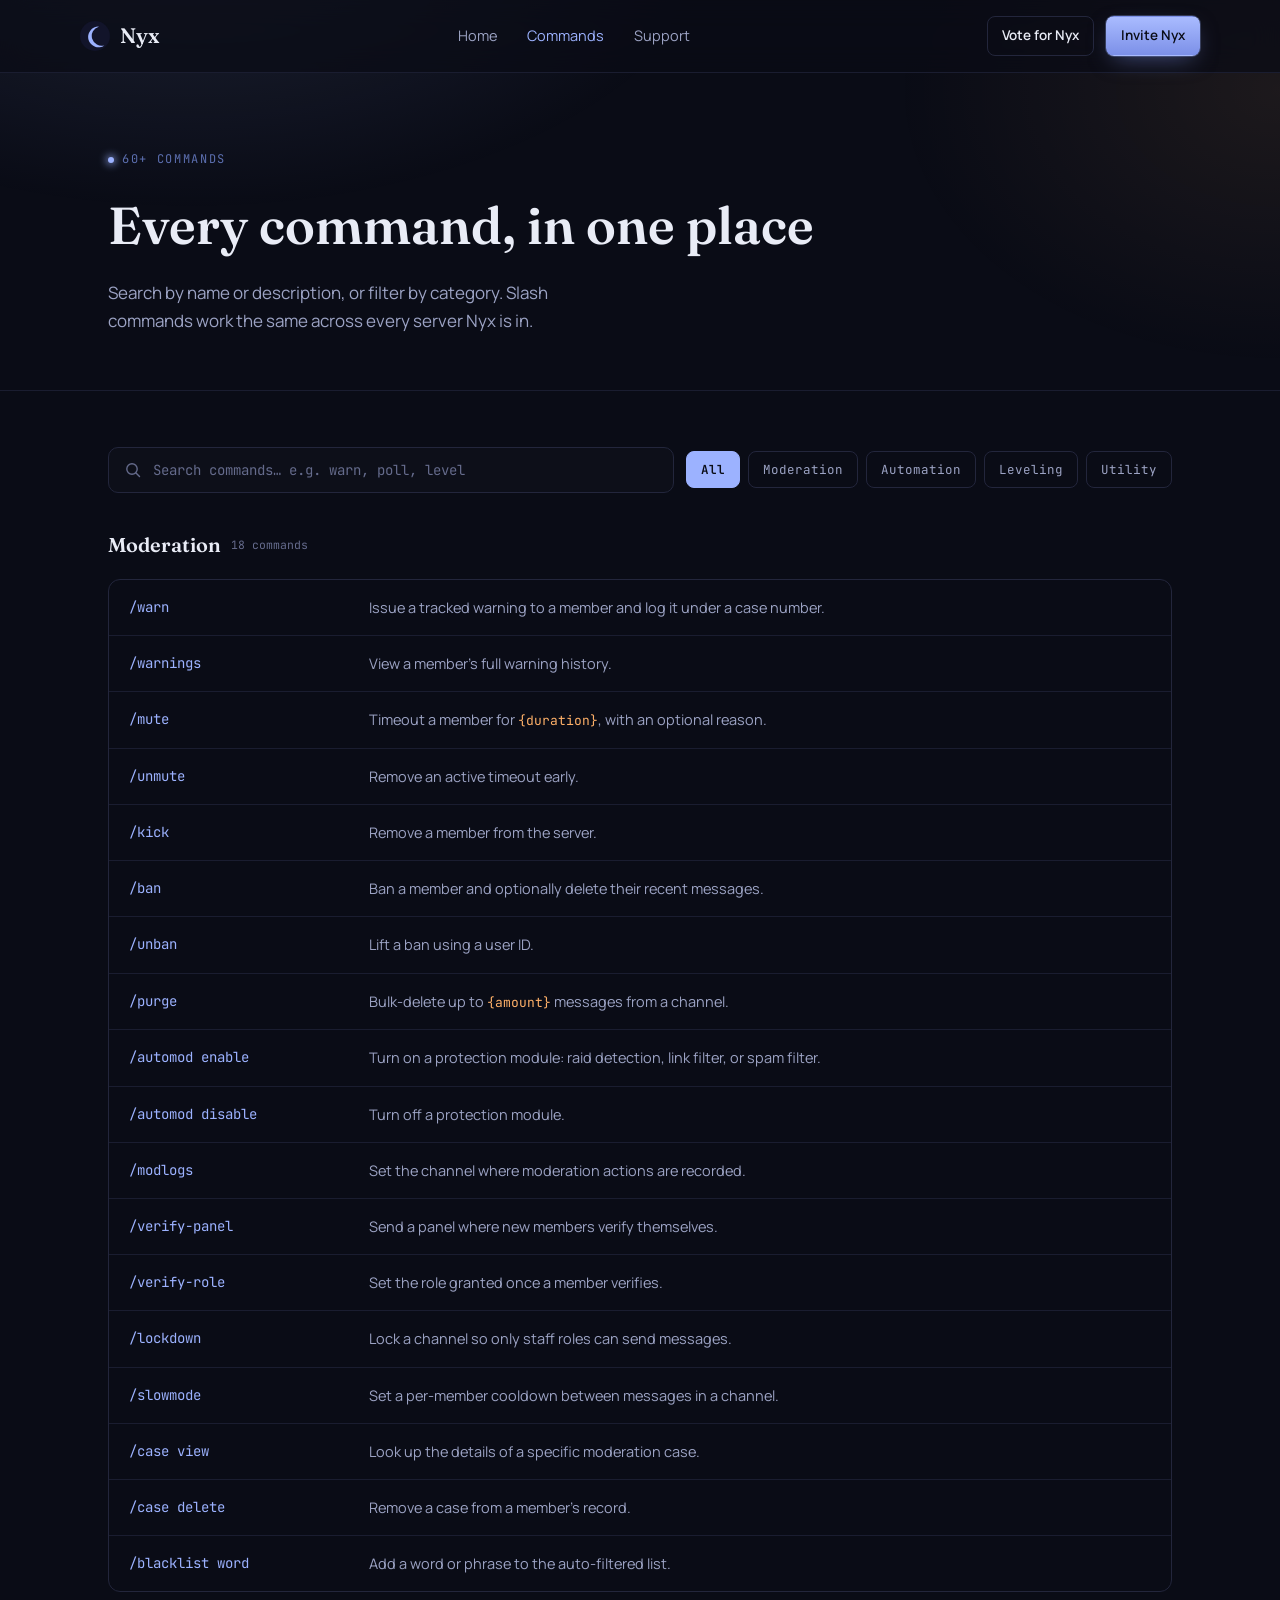
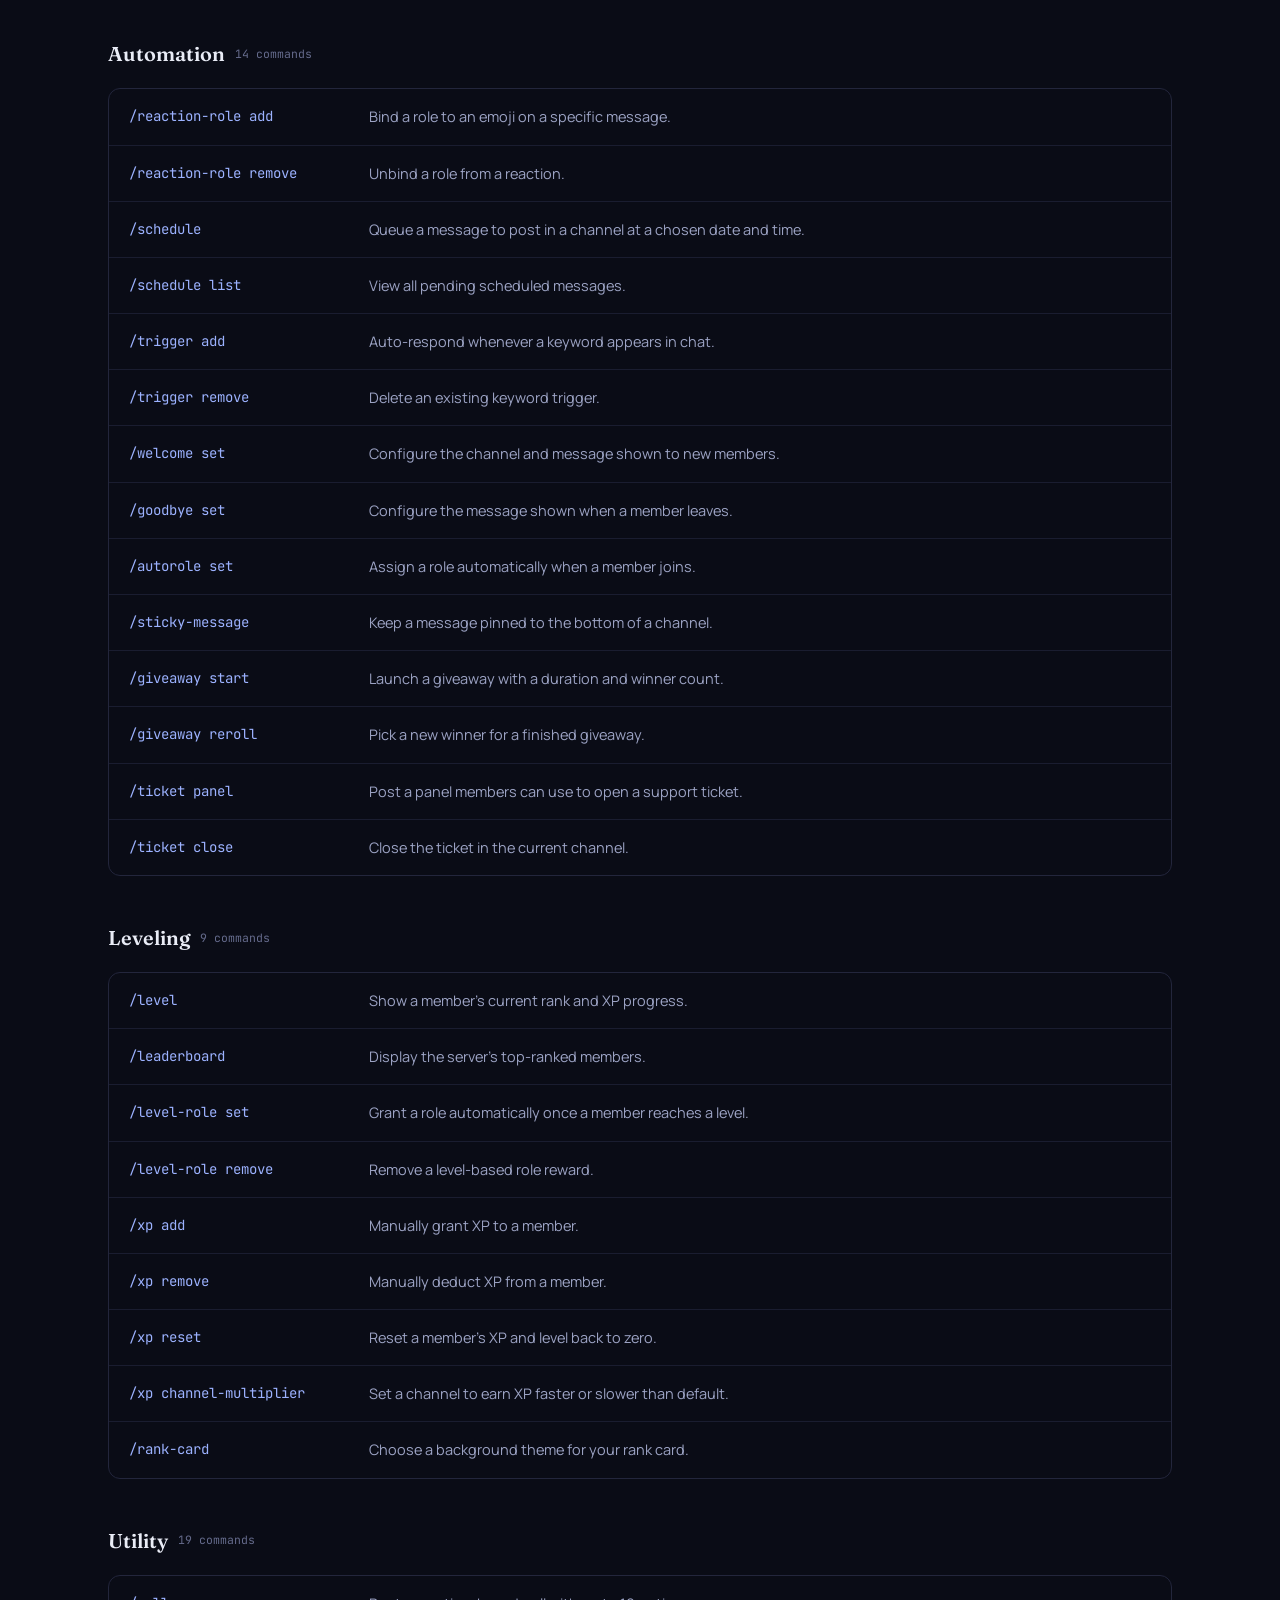
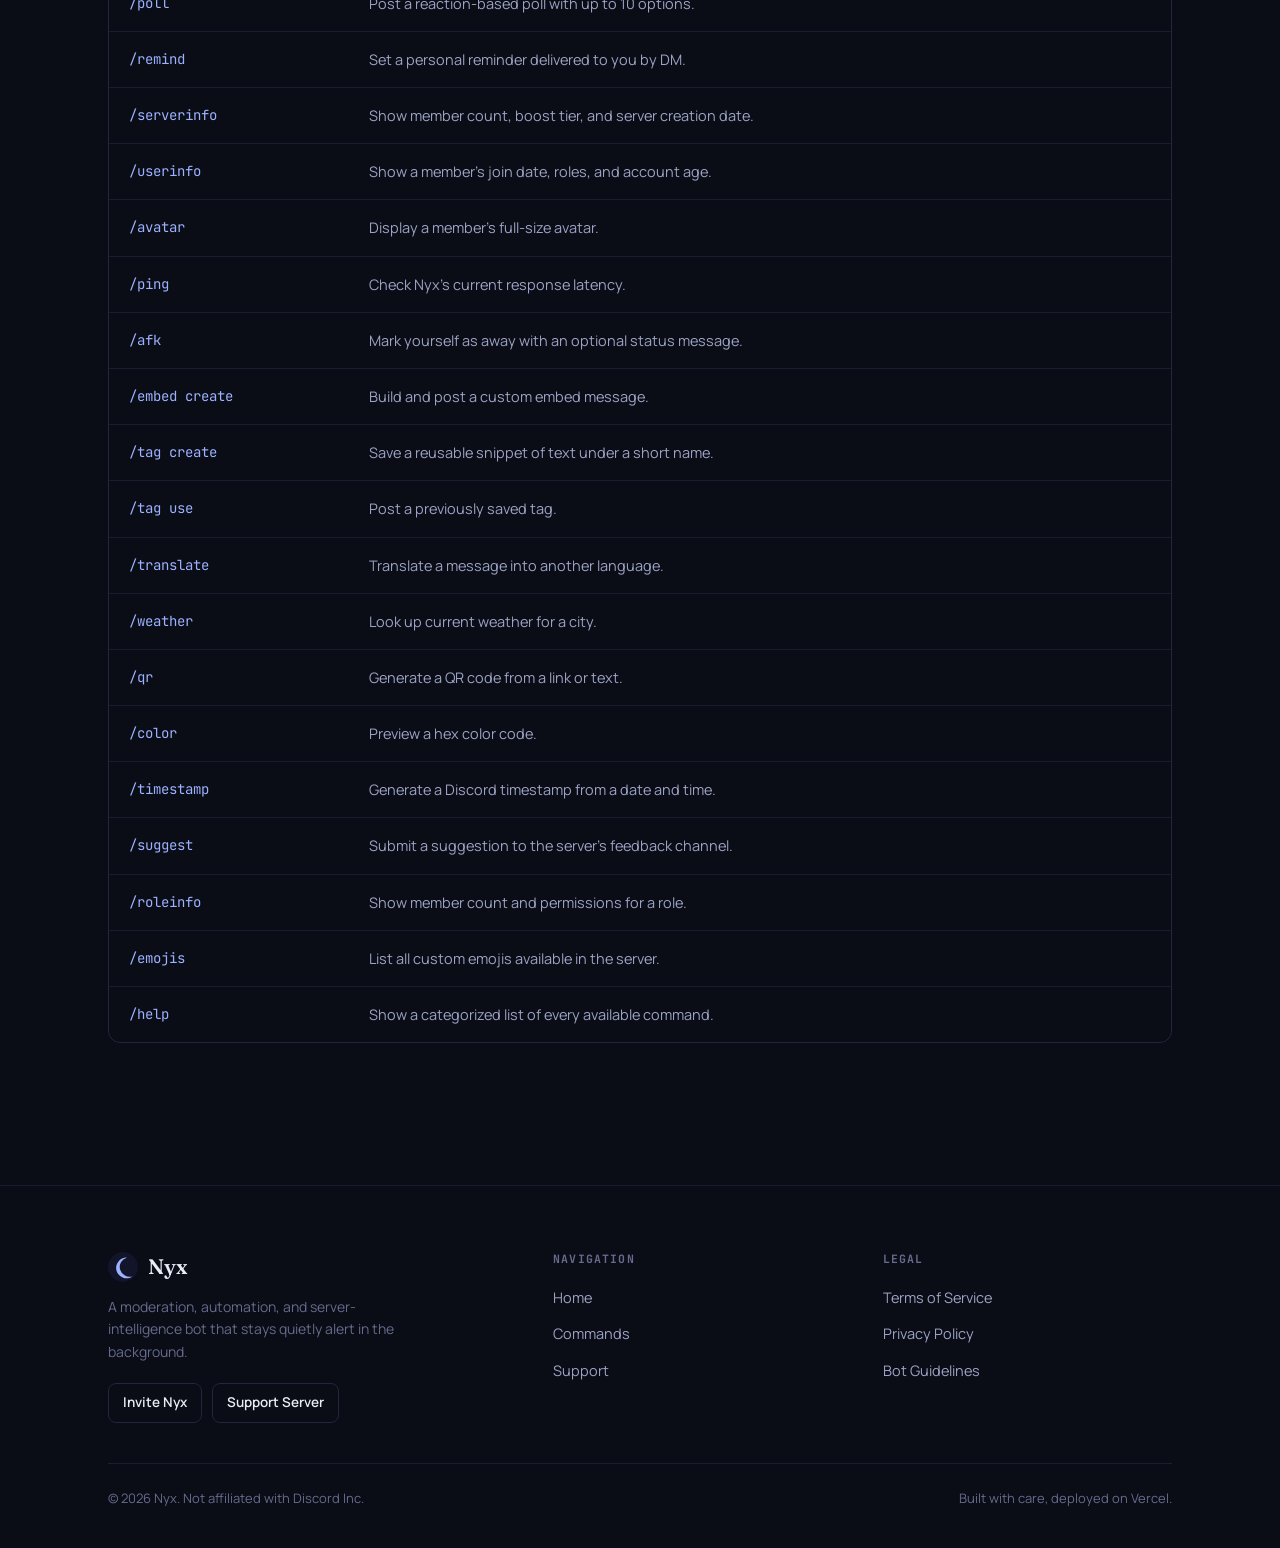
==== commands.html @ a4d8deac "Add files via upload" ====
<!doctype html>
<html lang="en">
<head>
<meta charset="UTF-8">
<meta name="viewport" content="width=device-width, initial-scale=1">
<title>Commands — Nyx</title>
<meta name="description" content="Browse every Nyx command across moderation, automation, leveling, and utility.">
<link rel="icon" href="data:image/svg+xml,<svg xmlns=%22http://www.w3.org/2000/svg%22 viewBox=%220 0 32 32%22><circle cx=%2216%22 cy=%2216%22 r=%2216%22 fill=%22%230A0C16%22/><path d=%22M20 6a11 11 0 1 0 6 20 9 9 0 0 1-6-20Z%22 fill=%22%239CB2FF%22/></svg>">
<link rel="preconnect" href="https://fonts.googleapis.com">
<link href="https://fonts.googleapis.com/css2?family=Fraunces:ital,wght@0,500;0,600;1,500&family=Manrope:wght@400;500;600;700;800&family=JetBrains+Mono:wght@400;500&display=swap" rel="stylesheet">
<link rel="stylesheet" href="style.css">
</head>
<body>

<header class="site">
  <div class="wrap bar">
    <a href="index.html" class="brand">
      <svg class="mark" viewBox="0 0 32 32" fill="none" xmlns="http://www.w3.org/2000/svg">
        <circle cx="16" cy="16" r="16" fill="#12142A"/>
        <path d="M20 6a11 11 0 1 0 6 20 9 9 0 0 1-6-20Z" fill="#9CB2FF"/>
      </svg>
      Nyx
    </a>
    <nav class="primary">
      <a href="index.html">Home</a>
      <a href="commands.html" class="active">Commands</a>
      <a href="#" data-support>Support</a>
    </nav>
    <div class="header-cta">
      <a href="#" class="btn btn-ghost btn-sm" data-vote>Vote for Nyx</a>
      <a href="#" class="btn btn-primary btn-sm" data-invite>Invite Nyx</a>
    </div>
    <button class="menu-toggle" aria-label="Toggle menu" aria-expanded="false">
      <svg width="18" height="18" viewBox="0 0 18 18" fill="none"><path d="M2 4h14M2 9h14M2 14h14" stroke="currentColor" stroke-width="1.6" stroke-linecap="round"/></svg>
    </button>
  </div>
</header>

<main>
  <section class="page-hero">
    <div class="wrap">
      <div class="eyebrow">60+ commands</div>
      <h1>Every command, in one place</h1>
      <p>Search by name or description, or filter by category. Slash commands work the same across every server Nyx is in.</p>
    </div>
  </section>

  <section style="padding-top:56px;">
    <div class="wrap">
      <div class="cmd-toolbar">
        <div class="search-box">
          <svg width="16" height="16" viewBox="0 0 16 16" fill="none"><circle cx="7" cy="7" r="5.2" stroke="currentColor" stroke-width="1.4"/><path d="M11 11L14.5 14.5" stroke="currentColor" stroke-width="1.4" stroke-linecap="round"/></svg>
          <input type="text" id="cmd-search" placeholder="Search commands… e.g. warn, poll, level">
        </div>
        <div class="chip-row">
          <button class="chip active" data-filter="all">All</button>
          <button class="chip" data-filter="moderation">Moderation</button>
          <button class="chip" data-filter="automation">Automation</button>
          <button class="chip" data-filter="leveling">Leveling</button>
          <button class="chip" data-filter="utility">Utility</button>
        </div>
      </div>

      <!-- MODERATION -->
      <div class="cmd-category" data-category="moderation">
        <h3>Moderation <span class="count">18 commands</span></h3>
        <div class="cmd-table">
          <div class="cmd-item"><div class="name">/warn</div><div class="desc">Issue a tracked warning to a member and log it under a case number.</div></div>
          <div class="cmd-item"><div class="name">/warnings</div><div class="desc">View a member's full warning history.</div></div>
          <div class="cmd-item"><div class="name">/mute</div><div class="desc">Timeout a member for <span class="arg">{duration}</span>, with an optional reason.</div></div>
          <div class="cmd-item"><div class="name">/unmute</div><div class="desc">Remove an active timeout early.</div></div>
          <div class="cmd-item"><div class="name">/kick</div><div class="desc">Remove a member from the server.</div></div>
          <div class="cmd-item"><div class="name">/ban</div><div class="desc">Ban a member and optionally delete their recent messages.</div></div>
          <div class="cmd-item"><div class="name">/unban</div><div class="desc">Lift a ban using a user ID.</div></div>
          <div class="cmd-item"><div class="name">/purge</div><div class="desc">Bulk-delete up to <span class="arg">{amount}</span> messages from a channel.</div></div>
          <div class="cmd-item"><div class="name">/automod enable</div><div class="desc">Turn on a protection module: raid detection, link filter, or spam filter.</div></div>
          <div class="cmd-item"><div class="name">/automod disable</div><div class="desc">Turn off a protection module.</div></div>
          <div class="cmd-item"><div class="name">/modlogs</div><div class="desc">Set the channel where moderation actions are recorded.</div></div>
          <div class="cmd-item"><div class="name">/verify-panel</div><div class="desc">Send a panel where new members verify themselves.</div></div>
          <div class="cmd-item"><div class="name">/verify-role</div><div class="desc">Set the role granted once a member verifies.</div></div>
          <div class="cmd-item"><div class="name">/lockdown</div><div class="desc">Lock a channel so only staff roles can send messages.</div></div>
          <div class="cmd-item"><div class="name">/slowmode</div><div class="desc">Set a per-member cooldown between messages in a channel.</div></div>
          <div class="cmd-item"><div class="name">/case view</div><div class="desc">Look up the details of a specific moderation case.</div></div>
          <div class="cmd-item"><div class="name">/case delete</div><div class="desc">Remove a case from a member's record.</div></div>
          <div class="cmd-item"><div class="name">/blacklist word</div><div class="desc">Add a word or phrase to the auto-filtered list.</div></div>
        </div>
      </div>

      <!-- AUTOMATION -->
      <div class="cmd-category" data-category="automation">
        <h3>Automation <span class="count">14 commands</span></h3>
        <div class="cmd-table">
          <div class="cmd-item"><div class="name">/reaction-role add</div><div class="desc">Bind a role to an emoji on a specific message.</div></div>
          <div class="cmd-item"><div class="name">/reaction-role remove</div><div class="desc">Unbind a role from a reaction.</div></div>
          <div class="cmd-item"><div class="name">/schedule</div><div class="desc">Queue a message to post in a channel at a chosen date and time.</div></div>
          <div class="cmd-item"><div class="name">/schedule list</div><div class="desc">View all pending scheduled messages.</div></div>
          <div class="cmd-item"><div class="name">/trigger add</div><div class="desc">Auto-respond whenever a keyword appears in chat.</div></div>
          <div class="cmd-item"><div class="name">/trigger remove</div><div class="desc">Delete an existing keyword trigger.</div></div>
          <div class="cmd-item"><div class="name">/welcome set</div><div class="desc">Configure the channel and message shown to new members.</div></div>
          <div class="cmd-item"><div class="name">/goodbye set</div><div class="desc">Configure the message shown when a member leaves.</div></div>
          <div class="cmd-item"><div class="name">/autorole set</div><div class="desc">Assign a role automatically when a member joins.</div></div>
          <div class="cmd-item"><div class="name">/sticky-message</div><div class="desc">Keep a message pinned to the bottom of a channel.</div></div>
          <div class="cmd-item"><div class="name">/giveaway start</div><div class="desc">Launch a giveaway with a duration and winner count.</div></div>
          <div class="cmd-item"><div class="name">/giveaway reroll</div><div class="desc">Pick a new winner for a finished giveaway.</div></div>
          <div class="cmd-item"><div class="name">/ticket panel</div><div class="desc">Post a panel members can use to open a support ticket.</div></div>
          <div class="cmd-item"><div class="name">/ticket close</div><div class="desc">Close the ticket in the current channel.</div></div>
        </div>
      </div>

      <!-- LEVELING -->
      <div class="cmd-category" data-category="leveling">
        <h3>Leveling <span class="count">9 commands</span></h3>
        <div class="cmd-table">
          <div class="cmd-item"><div class="name">/level</div><div class="desc">Show a member's current rank and XP progress.</div></div>
          <div class="cmd-item"><div class="name">/leaderboard</div><div class="desc">Display the server's top-ranked members.</div></div>
          <div class="cmd-item"><div class="name">/level-role set</div><div class="desc">Grant a role automatically once a member reaches a level.</div></div>
          <div class="cmd-item"><div class="name">/level-role remove</div><div class="desc">Remove a level-based role reward.</div></div>
          <div class="cmd-item"><div class="name">/xp add</div><div class="desc">Manually grant XP to a member.</div></div>
          <div class="cmd-item"><div class="name">/xp remove</div><div class="desc">Manually deduct XP from a member.</div></div>
          <div class="cmd-item"><div class="name">/xp reset</div><div class="desc">Reset a member's XP and level back to zero.</div></div>
          <div class="cmd-item"><div class="name">/xp channel-multiplier</div><div class="desc">Set a channel to earn XP faster or slower than default.</div></div>
          <div class="cmd-item"><div class="name">/rank-card</div><div class="desc">Choose a background theme for your rank card.</div></div>
        </div>
      </div>

      <!-- UTILITY -->
      <div class="cmd-category" data-category="utility">
        <h3>Utility <span class="count">19 commands</span></h3>
        <div class="cmd-table">
          <div class="cmd-item"><div class="name">/poll</div><div class="desc">Post a reaction-based poll with up to 10 options.</div></div>
          <div class="cmd-item"><div class="name">/remind</div><div class="desc">Set a personal reminder delivered to you by DM.</div></div>
          <div class="cmd-item"><div class="name">/serverinfo</div><div class="desc">Show member count, boost tier, and server creation date.</div></div>
          <div class="cmd-item"><div class="name">/userinfo</div><div class="desc">Show a member's join date, roles, and account age.</div></div>
          <div class="cmd-item"><div class="name">/avatar</div><div class="desc">Display a member's full-size avatar.</div></div>
          <div class="cmd-item"><div class="name">/ping</div><div class="desc">Check Nyx's current response latency.</div></div>
          <div class="cmd-item"><div class="name">/afk</div><div class="desc">Mark yourself as away with an optional status message.</div></div>
          <div class="cmd-item"><div class="name">/embed create</div><div class="desc">Build and post a custom embed message.</div></div>
          <div class="cmd-item"><div class="name">/tag create</div><div class="desc">Save a reusable snippet of text under a short name.</div></div>
          <div class="cmd-item"><div class="name">/tag use</div><div class="desc">Post a previously saved tag.</div></div>
          <div class="cmd-item"><div class="name">/translate</div><div class="desc">Translate a message into another language.</div></div>
          <div class="cmd-item"><div class="name">/weather</div><div class="desc">Look up current weather for a city.</div></div>
          <div class="cmd-item"><div class="name">/qr</div><div class="desc">Generate a QR code from a link or text.</div></div>
          <div class="cmd-item"><div class="name">/color</div><div class="desc">Preview a hex color code.</div></div>
          <div class="cmd-item"><div class="name">/timestamp</div><div class="desc">Generate a Discord timestamp from a date and time.</div></div>
          <div class="cmd-item"><div class="name">/suggest</div><div class="desc">Submit a suggestion to the server's feedback channel.</div></div>
          <div class="cmd-item"><div class="name">/roleinfo</div><div class="desc">Show member count and permissions for a role.</div></div>
          <div class="cmd-item"><div class="name">/emojis</div><div class="desc">List all custom emojis available in the server.</div></div>
          <div class="cmd-item"><div class="name">/help</div><div class="desc">Show a categorized list of every available command.</div></div>
        </div>
      </div>

      <div class="no-results">No commands match your search.</div>
    </div>
  </section>
</main>

<footer class="site">
  <div class="wrap">
    <div class="footer-grid">
      <div class="footer-brand">
        <a href="index.html" class="brand">
          <svg class="mark" viewBox="0 0 32 32" fill="none" xmlns="http://www.w3.org/2000/svg">
            <circle cx="16" cy="16" r="16" fill="#12142A"/>
            <path d="M20 6a11 11 0 1 0 6 20 9 9 0 0 1-6-20Z" fill="#9CB2FF"/>
          </svg>
          Nyx
        </a>
        <p>A moderation, automation, and server-intelligence bot that stays quietly alert in the background.</p>
        <div style="display:flex; gap:10px;">
          <a href="#" class="btn btn-ghost btn-sm" data-invite>Invite Nyx</a>
          <a href="#" class="btn btn-ghost btn-sm" data-support>Support Server</a>
        </div>
      </div>
      <div class="footer-col">
        <h4>Navigation</h4>
        <ul>
          <li><a href="index.html">Home</a></li>
          <li><a href="commands.html">Commands</a></li>
          <li><a href="#" data-support>Support</a></li>
        </ul>
      </div>
      <div class="footer-col">
        <h4>Legal</h4>
        <ul>
          <li><a href="terms.html">Terms of Service</a></li>
          <li><a href="privacy.html">Privacy Policy</a></li>
          <li><a href="guidelines.html">Bot Guidelines</a></li>
        </ul>
      </div>
    </div>
    <div class="footer-bottom">
      <span>© 2026 Nyx. Not affiliated with Discord Inc.</span>
      <span>Built with care, deployed on Vercel.</span>
    </div>
  </div>
</footer>

<script src="config.js"></script>
<script src="script.js"></script>
</body>
</html>
---- style.css ----
/* ===========================================================
   NYX — a discord bot that never sleeps
   Design tokens
   =========================================================== */
:root {
  --ink:        #E9ECF6;
  --ink-dim:    #9CA3C4;
  --ink-faint:  #656B8C;
  --bg:         #0A0C16;
  --bg-raised:  #12152400;
  --panel:      #12142200;
  --panel-solid:#12142499;
  --line:       #23263c;
  --line-soft:  #1a1d30;
  --moon:       #9CB2FF;
  --moon-dim:   #5C6FB0;
  --amber:      #FFB169;
  --amber-dim:  #7A5A38;
  --ok:         #7CE0B8;

  --serif: "Fraunces", "Iowan Old Style", ui-serif, Georgia, serif;
  --sans: "Manrope", "Inter", -apple-system, BlinkMacSystemFont, sans-serif;
  --mono: "JetBrains Mono", "SFMono-Regular", Menlo, monospace;

  --container: 1120px;
}

* { box-sizing: border-box; }
html { scroll-behavior: smooth; }

body {
  margin: 0;
  background: var(--bg);
  color: var(--ink);
  font-family: var(--sans);
  font-size: 16px;
  line-height: 1.6;
  -webkit-font-smoothing: antialiased;
  overflow-x: hidden;
}

body::before {
  content: "";
  position: fixed;
  inset: 0;
  z-index: 0;
  pointer-events: none;
  background:
    radial-gradient(ellipse 900px 500px at 15% -10%, rgba(156,178,255,0.14), transparent 60%),
    radial-gradient(ellipse 700px 500px at 100% 10%, rgba(255,177,105,0.08), transparent 55%);
}

a { color: inherit; text-decoration: none; }
img { max-width: 100%; display: block; }
button { font-family: inherit; }

.wrap {
  max-width: var(--container);
  margin: 0 auto;
  padding: 0 28px;
  position: relative;
  z-index: 1;
}

::selection { background: var(--moon); color: #0A0C16; }

:focus-visible {
  outline: 2px solid var(--moon);
  outline-offset: 3px;
  border-radius: 4px;
}

/* ---------- eyebrow / labels ---------- */
.eyebrow {
  font-family: var(--mono);
  font-size: 12px;
  letter-spacing: 0.14em;
  text-transform: uppercase;
  color: var(--moon-dim);
  display: inline-flex;
  align-items: center;
  gap: 8px;
}
.eyebrow::before {
  content: "";
  width: 6px;
  height: 6px;
  border-radius: 50%;
  background: var(--moon);
  box-shadow: 0 0 8px 1px var(--moon);
}

/* ---------- header ---------- */
header.site {
  position: sticky;
  top: 0;
  z-index: 50;
  backdrop-filter: blur(14px);
  background: rgba(10,12,22,0.72);
  border-bottom: 1px solid var(--line-soft);
}
header.site .bar {
  display: flex;
  align-items: center;
  justify-content: space-between;
  padding: 16px 0;
  gap: 24px;
}
.brand {
  display: flex;
  align-items: center;
  gap: 10px;
  font-family: var(--serif);
  font-size: 21px;
  font-weight: 600;
  letter-spacing: 0.01em;
  color: var(--ink);
}
.brand .mark {
  width: 30px; height: 30px;
  flex-shrink: 0;
}
nav.primary {
  display: flex;
  align-items: center;
  gap: 30px;
  font-size: 14.5px;
  color: var(--ink-dim);
}
nav.primary a { transition: color .15s ease; position: relative; }
nav.primary a:hover { color: var(--ink); }
nav.primary a.active { color: var(--moon); }

.header-cta { display: flex; align-items: center; gap: 12px; }

.btn {
  display: inline-flex;
  align-items: center;
  justify-content: center;
  gap: 8px;
  font-family: var(--sans);
  font-weight: 600;
  font-size: 14.5px;
  padding: 11px 20px;
  border-radius: 8px;
  border: 1px solid transparent;
  cursor: pointer;
  transition: transform .15s ease, border-color .15s ease, background .15s ease, box-shadow .2s ease;
  white-space: nowrap;
}
.btn:active { transform: translateY(1px); }
.btn-primary {
  background: linear-gradient(180deg, #A9BBFF, #7C90E8);
  color: #0A0C16;
  box-shadow: 0 0 0 1px rgba(156,178,255,0.25), 0 8px 24px -8px rgba(124,144,232,0.55);
}
.btn-primary:hover { box-shadow: 0 0 0 1px rgba(156,178,255,0.4), 0 10px 28px -6px rgba(124,144,232,0.7); }
.btn-ghost {
  background: transparent;
  border-color: var(--line);
  color: var(--ink);
}
.btn-ghost:hover { border-color: var(--moon-dim); background: rgba(156,178,255,0.06); }
.btn-sm { padding: 8px 14px; font-size: 13.5px; }

.menu-toggle {
  display: none;
  background: none;
  border: 1px solid var(--line);
  border-radius: 8px;
  width: 40px; height: 40px;
  color: var(--ink);
  align-items: center;
  justify-content: center;
}

/* ---------- hero ---------- */
.hero {
  position: relative;
  padding: 96px 0 88px;
  overflow: hidden;
}
#stars {
  position: absolute;
  inset: -20% -10%;
  z-index: 0;
  opacity: 0.85;
}
.hero .wrap { z-index: 2; }
.hero-inner {
  display: grid;
  grid-template-columns: 1.1fr 0.9fr;
  gap: 56px;
  align-items: center;
}
.status-pill {
  display: inline-flex;
  align-items: center;
  gap: 8px;
  font-family: var(--mono);
  font-size: 12.5px;
  color: var(--ok);
  background: rgba(124,224,184,0.08);
  border: 1px solid rgba(124,224,184,0.25);
  padding: 6px 12px 6px 10px;
  border-radius: 999px;
  margin-bottom: 22px;
}
.status-pill .dot {
  width: 7px; height: 7px; border-radius: 50%;
  background: var(--ok);
  box-shadow: 0 0 8px 1px var(--ok);
  animation: pulse 2s ease-in-out infinite;
}
@keyframes pulse { 0%,100% { opacity: 1; } 50% { opacity: 0.35; } }

h1.display {
  font-family: var(--serif);
  font-weight: 600;
  font-size: clamp(42px, 5.4vw, 68px);
  line-height: 1.03;
  letter-spacing: -0.01em;
  margin: 0 0 22px;
}
h1.display em {
  font-style: italic;
  color: var(--moon);
  font-weight: 500;
}
.hero p.lede {
  font-size: 18px;
  color: var(--ink-dim);
  max-width: 46ch;
  margin: 0 0 34px;
}
.hero-actions { display: flex; gap: 14px; flex-wrap: wrap; margin-bottom: 48px; }

.stat-row {
  display: flex;
  gap: 36px;
  flex-wrap: wrap;
}
.stat b {
  display: block;
  font-family: var(--serif);
  font-size: 26px;
  font-weight: 600;
  color: var(--ink);
}
.stat span {
  font-family: var(--mono);
  font-size: 11.5px;
  letter-spacing: 0.08em;
  text-transform: uppercase;
  color: var(--ink-faint);
}

/* ---------- console card (signature element) ---------- */
.console {
  background: linear-gradient(180deg, #10121F, #0C0E19);
  border: 1px solid var(--line);
  border-radius: 14px;
  overflow: hidden;
  box-shadow: 0 30px 60px -30px rgba(0,0,0,0.7), 0 0 0 1px rgba(156,178,255,0.04);
}
.console-bar {
  display: flex;
  align-items: center;
  gap: 8px;
  padding: 12px 16px;
  border-bottom: 1px solid var(--line-soft);
  background: rgba(255,255,255,0.015);
}
.console-bar .dots { display: flex; gap: 6px; }
.console-bar .dots i {
  width: 10px; height: 10px; border-radius: 50%;
  background: var(--line);
  display: block;
}
.console-bar .label {
  font-family: var(--mono);
  font-size: 11.5px;
  color: var(--ink-faint);
  margin-left: 6px;
}
.console-body {
  padding: 20px 18px 22px;
  font-family: var(--mono);
  font-size: 13.5px;
  line-height: 1.9;
  color: var(--ink-dim);
  min-height: 260px;
}
.console-body .ln { display: flex; gap: 10px; }
.console-body .ln .no { color: #34385A; width: 16px; flex-shrink: 0; text-align: right; }
.console-body .cmd { color: var(--moon); }
.console-body .arg { color: var(--amber); }
.console-body .ok { color: var(--ok); }
.console-body .muted { color: var(--ink-faint); }
.caret {
  display: inline-block;
  width: 7px; height: 15px;
  background: var(--moon);
  margin-left: 4px;
  animation: blink 1.1s step-end infinite;
  vertical-align: -2px;
}
@keyframes blink { 50% { opacity: 0; } }

/* ---------- section shell ---------- */
section { position: relative; padding: 96px 0; }
.section-head {
  max-width: 620px;
  margin: 0 0 52px;
}
.section-head h2 {
  font-family: var(--serif);
  font-weight: 600;
  font-size: clamp(30px, 3.4vw, 42px);
  margin: 14px 0 12px;
  letter-spacing: -0.01em;
}
.section-head p { color: var(--ink-dim); font-size: 16.5px; margin: 0; }

/* ---------- features ---------- */
.feature-shell {
  display: grid;
  grid-template-columns: 260px 1fr;
  gap: 0;
  border: 1px solid var(--line);
  border-radius: 16px;
  overflow: hidden;
  background: rgba(255,255,255,0.012);
}
.tab-list {
  border-right: 1px solid var(--line);
  display: flex;
  flex-direction: column;
}
.tab-list button {
  text-align: left;
  background: none;
  border: none;
  border-bottom: 1px solid var(--line-soft);
  color: var(--ink-dim);
  padding: 20px 22px;
  font-size: 15px;
  font-weight: 600;
  cursor: pointer;
  display: flex;
  align-items: center;
  justify-content: space-between;
  transition: background .15s ease, color .15s ease;
}
.tab-list button:last-child { border-bottom: none; }
.tab-list button:hover { color: var(--ink); background: rgba(255,255,255,0.02); }
.tab-list button.active {
  color: var(--moon);
  background: rgba(156,178,255,0.06);
  box-shadow: inset 3px 0 0 var(--moon);
}
.tab-list button .n {
  font-family: var(--mono);
  font-size: 11px;
  color: var(--ink-faint);
}

.tab-panels { padding: 36px 40px; }
.tab-panel { display: none; }
.tab-panel.active { display: block; animation: fadeUp .35s ease; }
@keyframes fadeUp { from { opacity: 0; transform: translateY(6px); } to { opacity: 1; transform: translateY(0); } }
.tab-panel h3 {
  font-family: var(--serif);
  font-size: 24px;
  margin: 0 0 10px;
  font-weight: 600;
}
.tab-panel > p {
  color: var(--ink-dim);
  margin: 0 0 26px;
  max-width: 52ch;
}
.cmd-grid { display: grid; gap: 12px; }
.cmd-row {
  display: flex;
  align-items: baseline;
  gap: 16px;
  padding: 14px 16px;
  border: 1px solid var(--line-soft);
  border-radius: 10px;
  background: rgba(255,255,255,0.012);
}
.cmd-row code {
  font-family: var(--mono);
  color: var(--moon);
  font-size: 13.5px;
  flex-shrink: 0;
  width: 190px;
}
.cmd-row p { margin: 0; color: var(--ink-dim); font-size: 14.5px; }

/* ---------- band cta ---------- */
.band {
  border-top: 1px solid var(--line-soft);
  border-bottom: 1px solid var(--line-soft);
  background:
    radial-gradient(ellipse 700px 300px at 50% 0%, rgba(156,178,255,0.08), transparent 70%);
  text-align: center;
  padding: 88px 0;
}
.band .eyebrow { justify-content: center; }
.band h2 {
  font-family: var(--serif);
  font-size: clamp(30px, 4vw, 46px);
  font-weight: 600;
  margin: 16px 0 14px;
}
.band p { color: var(--ink-dim); margin: 0 0 34px; }
.band .hero-actions { justify-content: center; }

/* ---------- footer ---------- */
footer.site {
  padding: 64px 0 40px;
  border-top: 1px solid var(--line-soft);
}
.footer-grid {
  display: grid;
  grid-template-columns: 1.4fr 1fr 1fr;
  gap: 40px;
  padding-bottom: 40px;
  border-bottom: 1px solid var(--line-soft);
}
.footer-brand .brand { margin-bottom: 12px; }
.footer-brand p { color: var(--ink-faint); font-size: 14px; max-width: 34ch; margin: 0 0 20px; }
.footer-col h4 {
  font-family: var(--mono);
  font-size: 11.5px;
  letter-spacing: 0.1em;
  text-transform: uppercase;
  color: var(--ink-faint);
  margin: 0 0 16px;
}
.footer-col ul { list-style: none; margin: 0; padding: 0; display: flex; flex-direction: column; gap: 11px; }
.footer-col a { color: var(--ink-dim); font-size: 14.5px; transition: color .15s ease; }
.footer-col a:hover { color: var(--moon); }
.footer-bottom {
  display: flex;
  justify-content: space-between;
  align-items: center;
  padding-top: 24px;
  font-size: 13px;
  color: var(--ink-faint);
  flex-wrap: wrap;
  gap: 12px;
}

/* ---------- commands page ---------- */
.cmd-toolbar {
  display: flex;
  gap: 12px;
  align-items: center;
  margin-bottom: 36px;
  flex-wrap: wrap;
}
.search-box {
  flex: 1;
  min-width: 240px;
  display: flex;
  align-items: center;
  gap: 10px;
  border: 1px solid var(--line);
  border-radius: 10px;
  padding: 12px 16px;
  background: rgba(255,255,255,0.015);
}
.search-box svg { flex-shrink: 0; color: var(--ink-faint); }
.search-box input {
  border: none;
  background: none;
  outline: none;
  color: var(--ink);
  font-family: var(--mono);
  font-size: 14px;
  width: 100%;
}
.search-box input::placeholder { color: var(--ink-faint); }
.chip-row { display: flex; gap: 8px; flex-wrap: wrap; }
.chip {
  font-family: var(--mono);
  font-size: 12.5px;
  padding: 9px 14px;
  border-radius: 8px;
  border: 1px solid var(--line);
  color: var(--ink-dim);
  background: transparent;
  cursor: pointer;
  transition: all .15s ease;
}
.chip:hover { border-color: var(--moon-dim); color: var(--ink); }
.chip.active { background: var(--moon); border-color: var(--moon); color: #0A0C16; font-weight: 600; }

.cmd-category { margin-bottom: 46px; }
.cmd-category h3 {
  font-family: var(--serif);
  font-size: 20px;
  font-weight: 600;
  margin: 0 0 18px;
  display: flex;
  align-items: center;
  gap: 10px;
  color: var(--ink);
}
.cmd-category h3 .count {
  font-family: var(--mono);
  font-size: 11.5px;
  color: var(--ink-faint);
  font-weight: 400;
}
.cmd-table {
  border: 1px solid var(--line);
  border-radius: 12px;
  overflow: hidden;
}
.cmd-item {
  display: grid;
  grid-template-columns: 220px 1fr;
  gap: 20px;
  padding: 16px 20px;
  border-bottom: 1px solid var(--line-soft);
  transition: background .15s ease;
}
.cmd-item:last-child { border-bottom: none; }
.cmd-item:hover { background: rgba(156,178,255,0.03); }
.cmd-item .name {
  font-family: var(--mono);
  color: var(--moon);
  font-size: 14px;
  align-self: start;
}
.cmd-item .desc { color: var(--ink-dim); font-size: 14.5px; }
.cmd-item .desc .arg { color: var(--amber); font-family: var(--mono); font-size: 13px; }
.no-results {
  text-align: center;
  padding: 60px 20px;
  color: var(--ink-faint);
  font-family: var(--mono);
  font-size: 14px;
  display: none;
}
.no-results.show { display: block; }

/* ---------- page hero (commands) ---------- */
.page-hero {
  padding: 72px 0 56px;
  border-bottom: 1px solid var(--line-soft);
}
.page-hero h1 {
  font-family: var(--serif);
  font-size: clamp(36px, 4.6vw, 52px);
  font-weight: 600;
  margin: 14px 0 12px;
}
.page-hero p { color: var(--ink-dim); font-size: 17px; max-width: 50ch; margin: 0; }

/* ---------- legal pages ---------- */
.prose { max-width: 720px; }
.prose h2 {
  font-family: var(--serif);
  font-size: 22px;
  font-weight: 600;
  margin: 40px 0 12px;
}
.prose h2:first-child { margin-top: 0; }
.prose p, .prose li { color: var(--ink-dim); font-size: 15.5px; line-height: 1.75; }
.prose ul { padding-left: 20px; }
.prose a { color: var(--moon); }

/* ---------- responsive ---------- */
@media (max-width: 880px) {
  nav.primary { display: none; }
  .menu-toggle { display: flex; }
  .hero-inner { grid-template-columns: 1fr; }
  .feature-shell { grid-template-columns: 1fr; }
  .tab-list { flex-direction: row; overflow-x: auto; border-right: none; border-bottom: 1px solid var(--line); }
  .tab-list button { border-bottom: none; border-right: 1px solid var(--line-soft); white-space: nowrap; }
  .tab-list button.active { box-shadow: inset 0 -3px 0 var(--moon); }
  .footer-grid { grid-template-columns: 1fr; }
  .cmd-item { grid-template-columns: 1fr; gap: 6px; }
  .header-cta .btn-ghost { display: none; }
}

@media (prefers-reduced-motion: reduce) {
  * { animation-duration: 0.001ms !important; animation-iteration-count: 1 !important; }
  html { scroll-behavior: auto; }
}
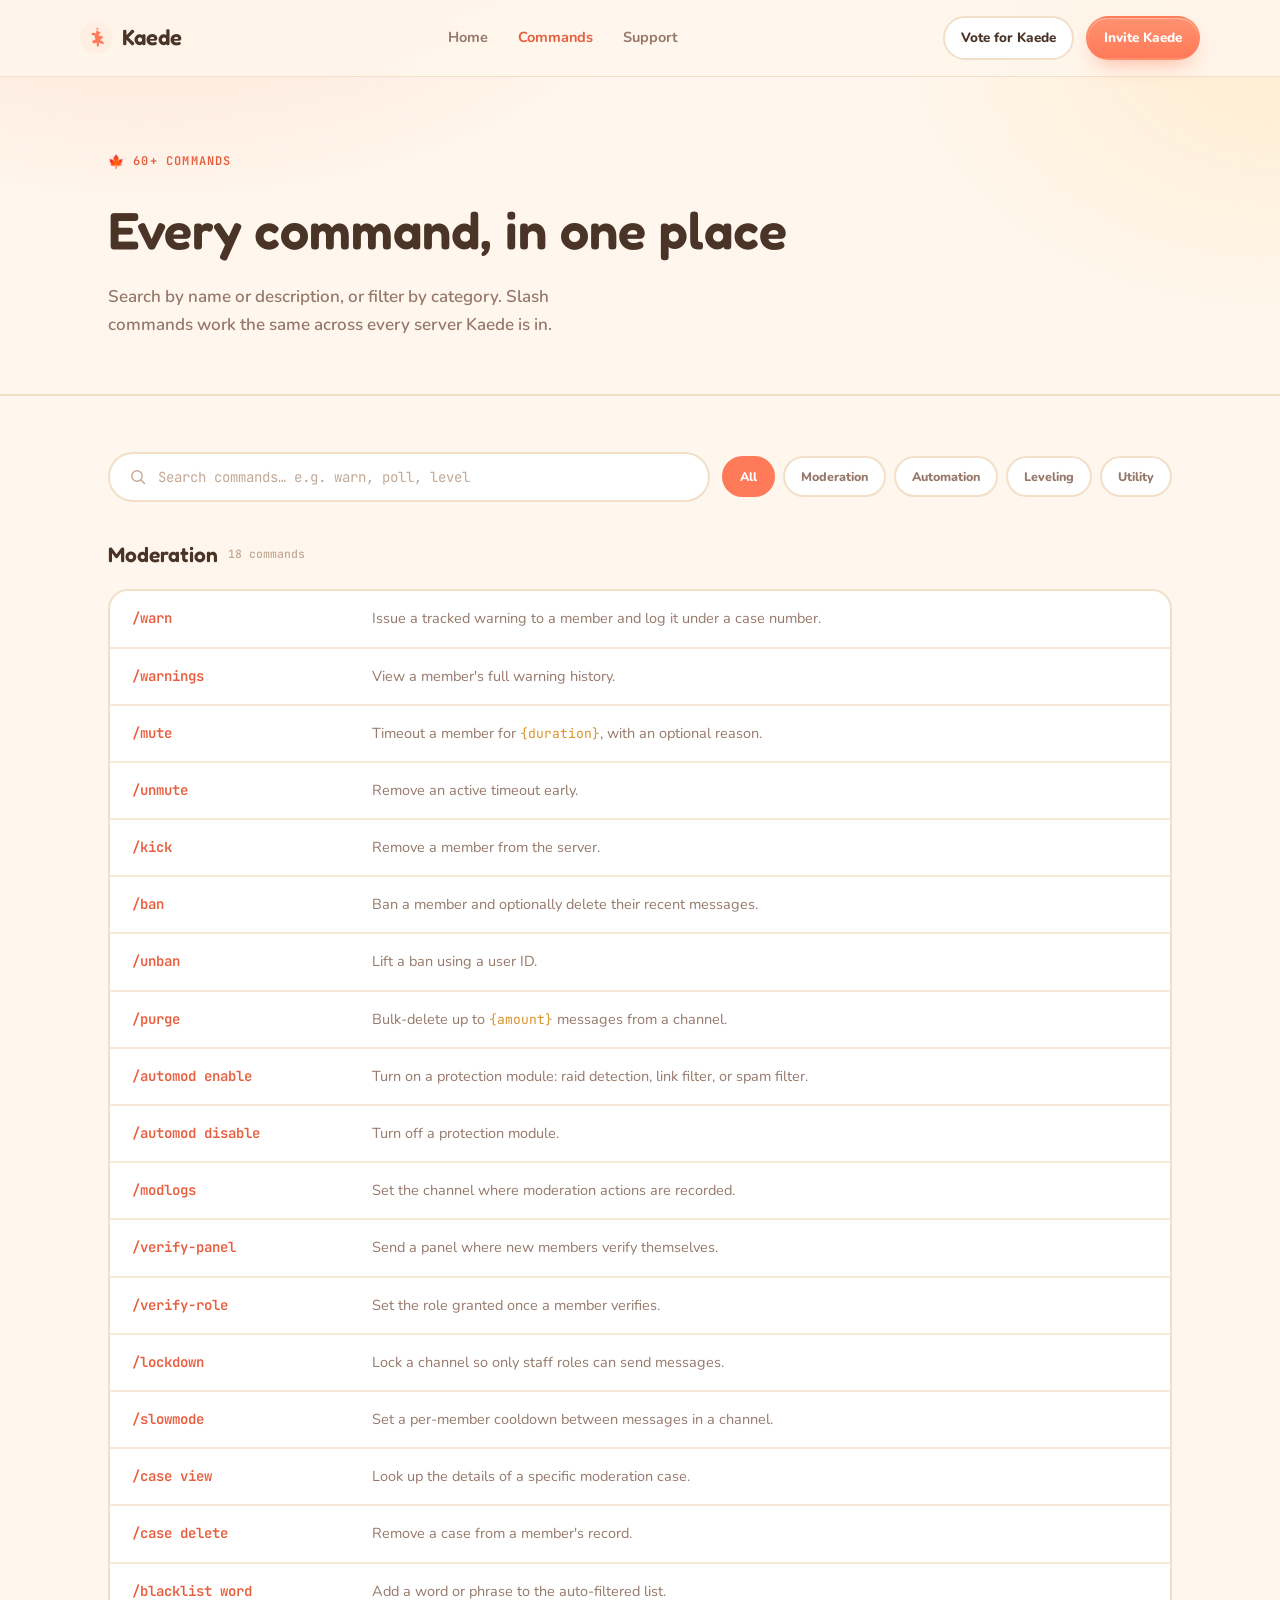
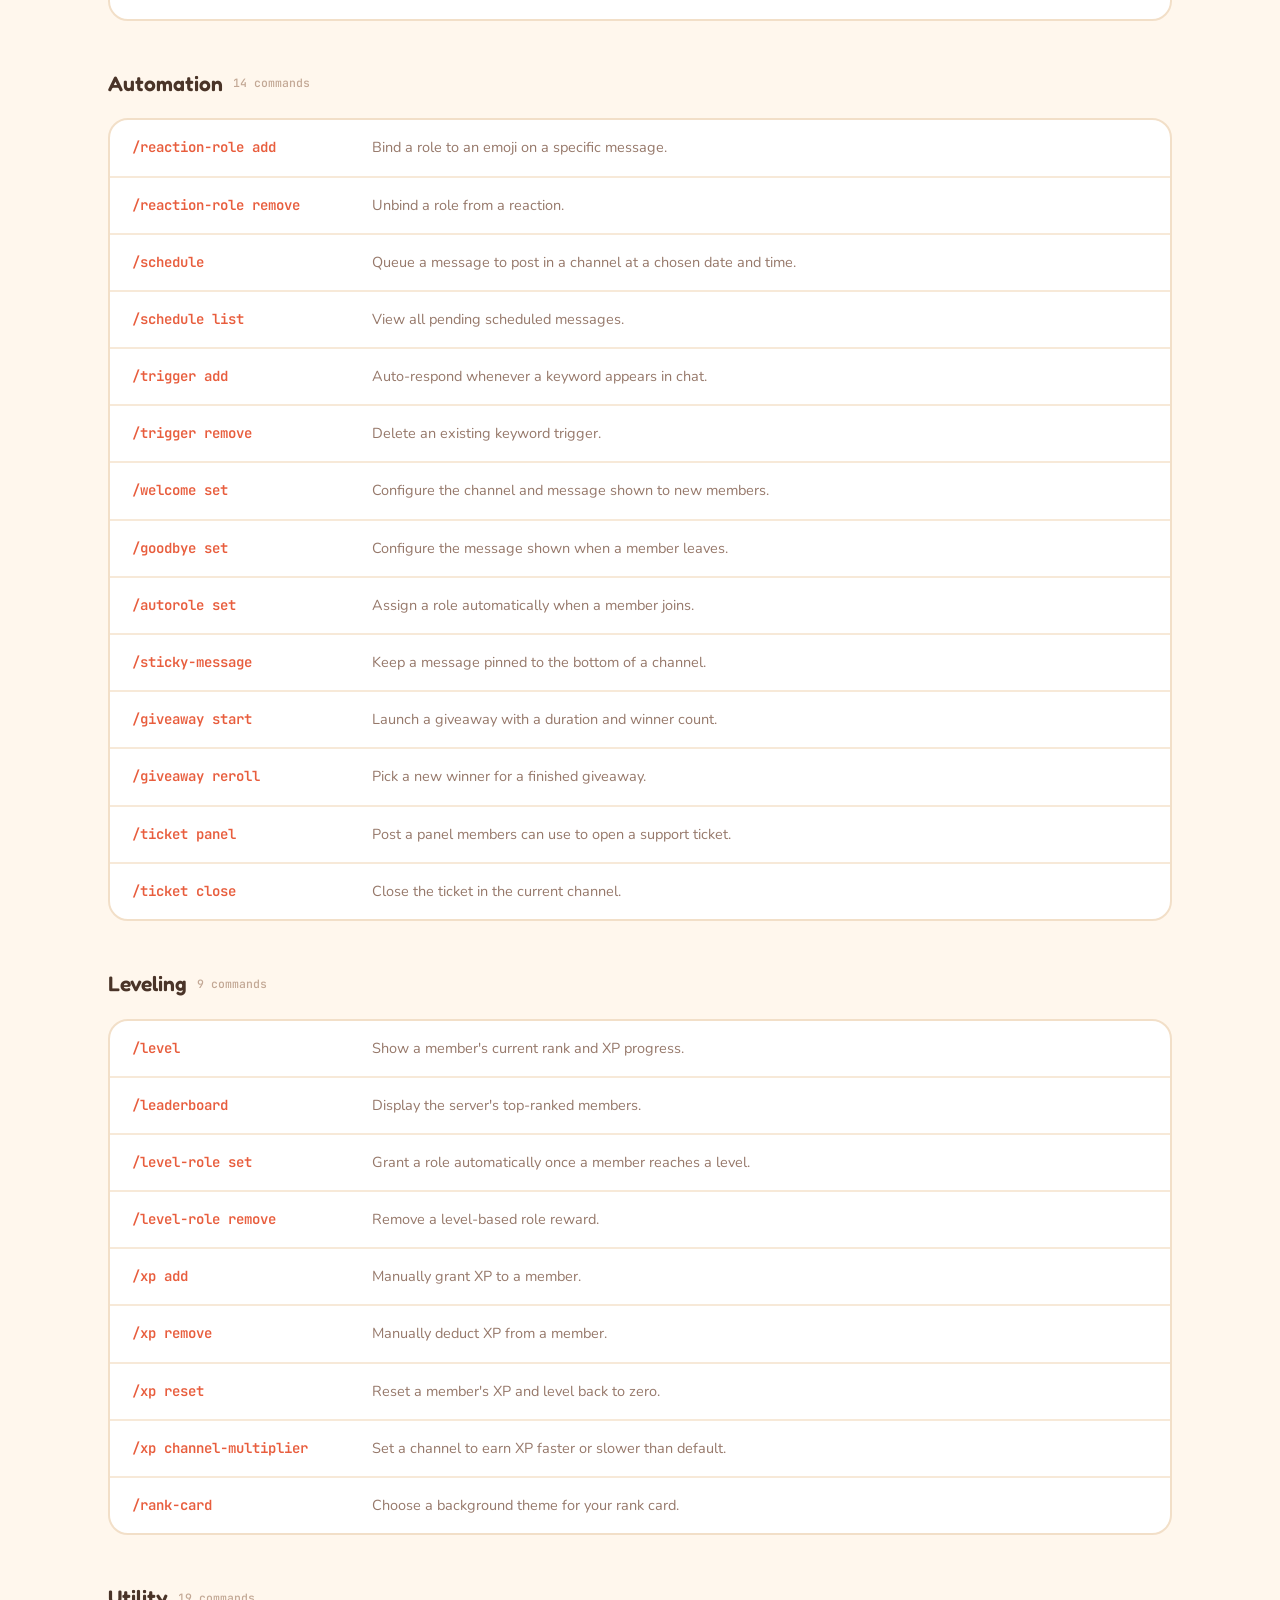
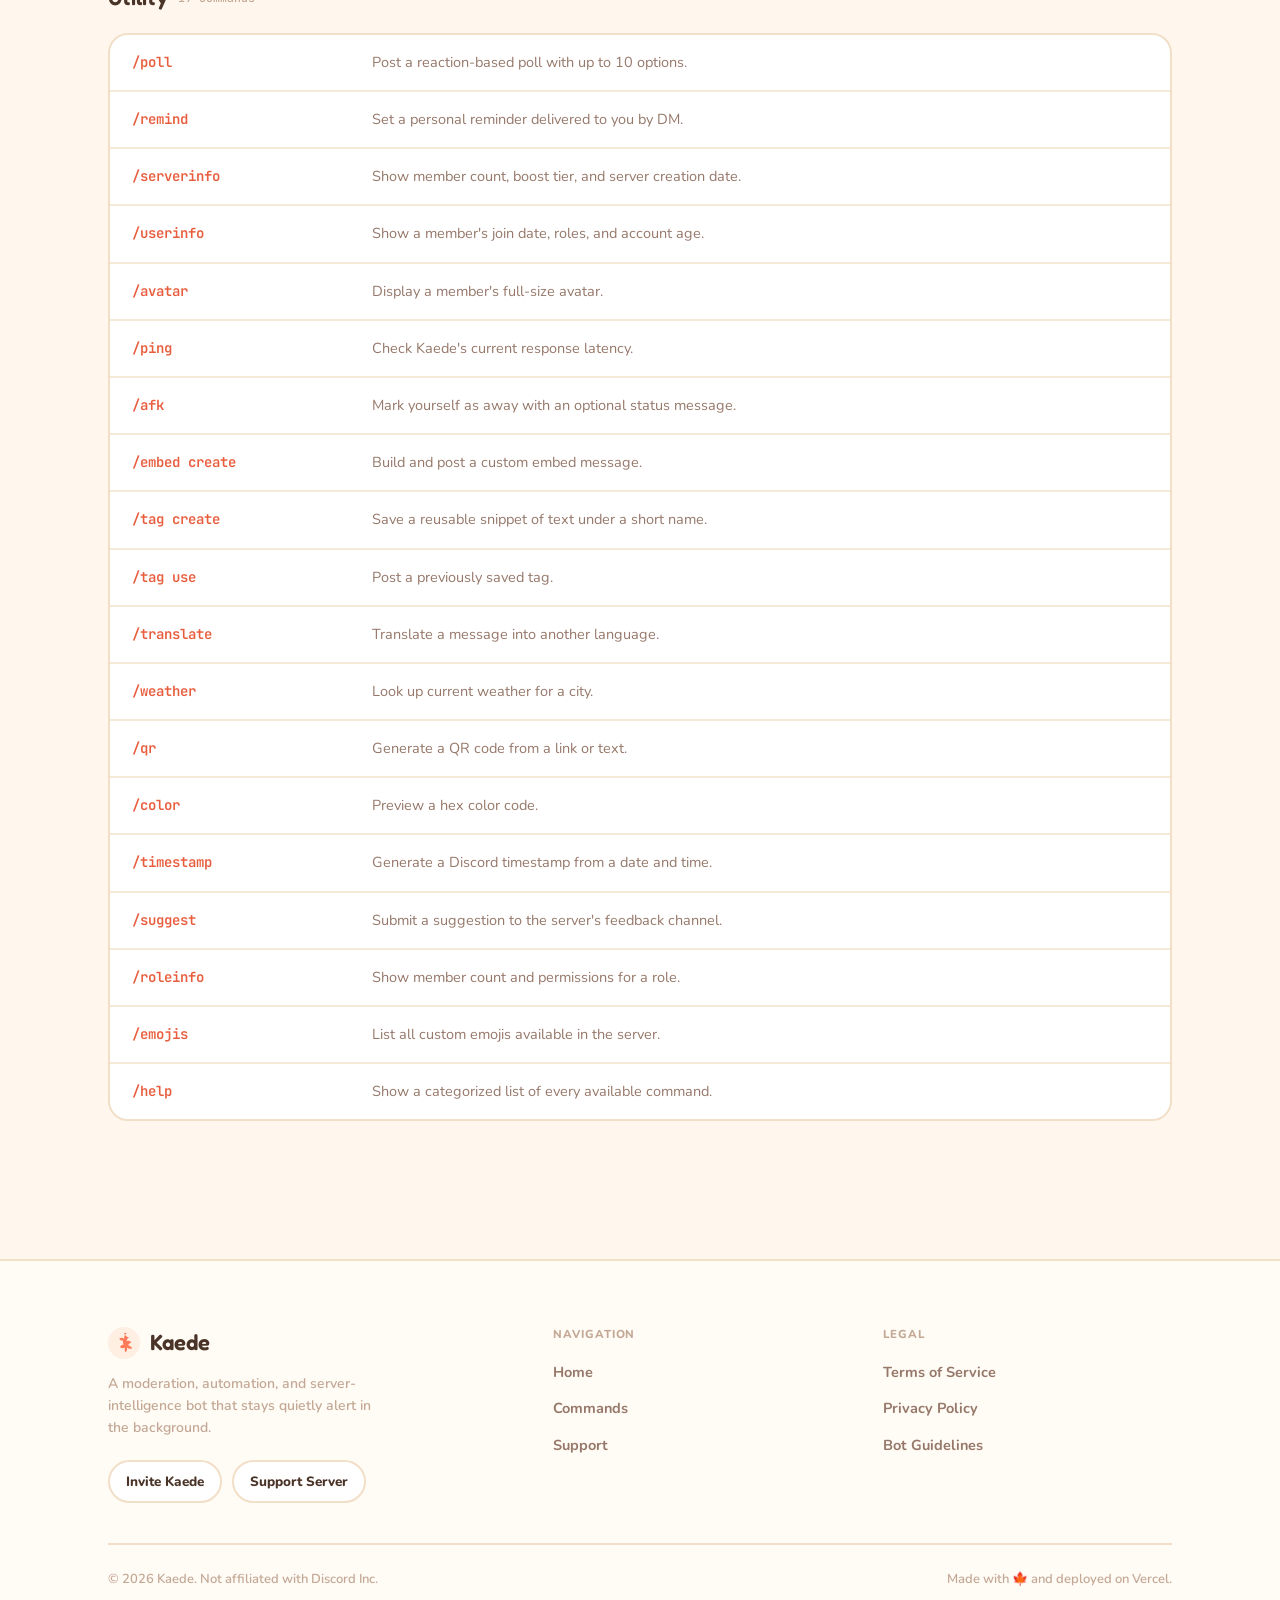
==== commit 82236c40: "New Upload" ====
--- a/commands.html
+++ b/commands.html
@@ -3,11 +3,11 @@
 <head>
 <meta charset="UTF-8">
 <meta name="viewport" content="width=device-width, initial-scale=1">
-<title>Commands — Nyx</title>
-<meta name="description" content="Browse every Nyx command across moderation, automation, leveling, and utility.">
-<link rel="icon" href="data:image/svg+xml,<svg xmlns=%22http://www.w3.org/2000/svg%22 viewBox=%220 0 32 32%22><circle cx=%2216%22 cy=%2216%22 r=%2216%22 fill=%22%230A0C16%22/><path d=%22M20 6a11 11 0 1 0 6 20 9 9 0 0 1-6-20Z%22 fill=%22%239CB2FF%22/></svg>">
+<title>Commands — Kaede</title>
+<meta name="description" content="Browse every Kaede command across moderation, automation, leveling, and utility.">
+<link rel="icon" href="data:image/svg+xml,<svg xmlns=%22http://www.w3.org/2000/svg%22 viewBox=%220 0 32 32%22><circle cx=%2216%22 cy=%2216%22 r=%2216%22 fill=%22%23FFEFE3%22/><path d=%22M16 6c1 2.6 2.8 4 5 4.6-1.6 1-2.3 2-2.4 3.4 2-.4 3.4 0 4.8 1.4-1.8.6-2.8 1.6-3.2 3 2 .2 3.2 1.2 4 3-2.2.6-3.8.2-5.2-1 .4 2 0 3.4-1.4 4.8-1-1.6-1.2-3-.6-4.8-1.6 1-3.2 1-5-.2.8-1.6 2-2.4 3.8-2.6-1-1.2-1.2-2.4-.6-4-1.8.2-3-.6-4-2.2 1.8-1 3.4-1 5 .4-.4-2.2.4-4 2.8-5.8Z%22 fill=%22%23FF7A59%22/></svg>">
 <link rel="preconnect" href="https://fonts.googleapis.com">
-<link href="https://fonts.googleapis.com/css2?family=Fraunces:ital,wght@0,500;0,600;1,500&family=Manrope:wght@400;500;600;700;800&family=JetBrains+Mono:wght@400;500&display=swap" rel="stylesheet">
+<link href="https://fonts.googleapis.com/css2?family=Fredoka:wght@500;600;700&family=Nunito:wght@400;600;700;800&family=JetBrains+Mono:wght@400;500&display=swap" rel="stylesheet">
 <link rel="stylesheet" href="style.css">
 </head>
 <body>
@@ -16,10 +16,10 @@
   <div class="wrap bar">
     <a href="index.html" class="brand">
       <svg class="mark" viewBox="0 0 32 32" fill="none" xmlns="http://www.w3.org/2000/svg">
-        <circle cx="16" cy="16" r="16" fill="#12142A"/>
-        <path d="M20 6a11 11 0 1 0 6 20 9 9 0 0 1-6-20Z" fill="#9CB2FF"/>
+        <circle cx="16" cy="16" r="16" fill="#FFEFE3"/>
+        <path d="M16 6c1 2.6 2.8 4 5 4.6-1.6 1-2.3 2-2.4 3.4 2-.4 3.4 0 4.8 1.4-1.8.6-2.8 1.6-3.2 3 2 .2 3.2 1.2 4 3-2.2.6-3.8.2-5.2-1 .4 2 0 3.4-1.4 4.8-1-1.6-1.2-3-.6-4.8-1.6 1-3.2 1-5-.2.8-1.6 2-2.4 3.8-2.6-1-1.2-1.2-2.4-.6-4-1.8.2-3-.6-4-2.2 1.8-1 3.4-1 5 .4-.4-2.2.4-4 2.8-5.8Z" fill="#FF7A59"/>
       </svg>
-      Nyx
+      Kaede
     </a>
     <nav class="primary">
       <a href="index.html">Home</a>
@@ -27,8 +27,8 @@
       <a href="#" data-support>Support</a>
     </nav>
     <div class="header-cta">
-      <a href="#" class="btn btn-ghost btn-sm" data-vote>Vote for Nyx</a>
-      <a href="#" class="btn btn-primary btn-sm" data-invite>Invite Nyx</a>
+      <a href="#" class="btn btn-ghost btn-sm" data-vote>Vote for Kaede</a>
+      <a href="#" class="btn btn-primary btn-sm" data-invite>Invite Kaede</a>
     </div>
     <button class="menu-toggle" aria-label="Toggle menu" aria-expanded="false">
       <svg width="18" height="18" viewBox="0 0 18 18" fill="none"><path d="M2 4h14M2 9h14M2 14h14" stroke="currentColor" stroke-width="1.6" stroke-linecap="round"/></svg>
@@ -41,7 +41,7 @@
     <div class="wrap">
       <div class="eyebrow">60+ commands</div>
       <h1>Every command, in one place</h1>
-      <p>Search by name or description, or filter by category. Slash commands work the same across every server Nyx is in.</p>
+      <p>Search by name or description, or filter by category. Slash commands work the same across every server Kaede is in.</p>
     </div>
   </section>
 
@@ -132,7 +132,7 @@
           <div class="cmd-item"><div class="name">/serverinfo</div><div class="desc">Show member count, boost tier, and server creation date.</div></div>
           <div class="cmd-item"><div class="name">/userinfo</div><div class="desc">Show a member's join date, roles, and account age.</div></div>
           <div class="cmd-item"><div class="name">/avatar</div><div class="desc">Display a member's full-size avatar.</div></div>
-          <div class="cmd-item"><div class="name">/ping</div><div class="desc">Check Nyx's current response latency.</div></div>
+          <div class="cmd-item"><div class="name">/ping</div><div class="desc">Check Kaede's current response latency.</div></div>
           <div class="cmd-item"><div class="name">/afk</div><div class="desc">Mark yourself as away with an optional status message.</div></div>
           <div class="cmd-item"><div class="name">/embed create</div><div class="desc">Build and post a custom embed message.</div></div>
           <div class="cmd-item"><div class="name">/tag create</div><div class="desc">Save a reusable snippet of text under a short name.</div></div>
@@ -160,14 +160,14 @@
       <div class="footer-brand">
         <a href="index.html" class="brand">
           <svg class="mark" viewBox="0 0 32 32" fill="none" xmlns="http://www.w3.org/2000/svg">
-            <circle cx="16" cy="16" r="16" fill="#12142A"/>
-            <path d="M20 6a11 11 0 1 0 6 20 9 9 0 0 1-6-20Z" fill="#9CB2FF"/>
-          </svg>
-          Nyx
+        <circle cx="16" cy="16" r="16" fill="#FFEFE3"/>
+        <path d="M16 6c1 2.6 2.8 4 5 4.6-1.6 1-2.3 2-2.4 3.4 2-.4 3.4 0 4.8 1.4-1.8.6-2.8 1.6-3.2 3 2 .2 3.2 1.2 4 3-2.2.6-3.8.2-5.2-1 .4 2 0 3.4-1.4 4.8-1-1.6-1.2-3-.6-4.8-1.6 1-3.2 1-5-.2.8-1.6 2-2.4 3.8-2.6-1-1.2-1.2-2.4-.6-4-1.8.2-3-.6-4-2.2 1.8-1 3.4-1 5 .4-.4-2.2.4-4 2.8-5.8Z" fill="#FF7A59"/>
+      </svg>
+          Kaede
         </a>
         <p>A moderation, automation, and server-intelligence bot that stays quietly alert in the background.</p>
         <div style="display:flex; gap:10px;">
-          <a href="#" class="btn btn-ghost btn-sm" data-invite>Invite Nyx</a>
+          <a href="#" class="btn btn-ghost btn-sm" data-invite>Invite Kaede</a>
           <a href="#" class="btn btn-ghost btn-sm" data-support>Support Server</a>
         </div>
       </div>
@@ -189,8 +189,8 @@
       </div>
     </div>
     <div class="footer-bottom">
-      <span>© 2026 Nyx. Not affiliated with Discord Inc.</span>
-      <span>Built with care, deployed on Vercel.</span>
+      <span>© 2026 Kaede. Not affiliated with Discord Inc.</span>
+      <span>Made with 🍁 and deployed on Vercel.</span>
     </div>
   </div>
 </footer>
--- a/style.css
+++ b/style.css
@@ -1,25 +1,26 @@
 /* ===========================================================
-   NYX — a discord bot that never sleeps
+   KAEDE — a cozy little Discord bot
    Design tokens
    =========================================================== */
 :root {
-  --ink:        #E9ECF6;
-  --ink-dim:    #9CA3C4;
-  --ink-faint:  #656B8C;
-  --bg:         #0A0C16;
-  --bg-raised:  #12152400;
-  --panel:      #12142200;
-  --panel-solid:#12142499;
-  --line:       #23263c;
-  --line-soft:  #1a1d30;
-  --moon:       #9CB2FF;
-  --moon-dim:   #5C6FB0;
-  --amber:      #FFB169;
-  --amber-dim:  #7A5A38;
-  --ok:         #7CE0B8;
-
-  --serif: "Fraunces", "Iowan Old Style", ui-serif, Georgia, serif;
-  --sans: "Manrope", "Inter", -apple-system, BlinkMacSystemFont, sans-serif;
+  --ink:        #4A3428;
+  --ink-dim:    #96786A;
+  --ink-faint:  #C3A895;
+  --bg:         #FFF7ED;
+  --bg-raised:  #FFFFFF;
+  --panel:      #FFFFFF;
+  --panel-solid:#FFFFFF;
+  --line:       #F2DFC8;
+  --line-soft:  #F7E9D8;
+  --maple:      #FF7A59;
+  --maple-dim:  #FFB39D;
+  --maple-deep: #E85D3D;
+  --gold:       #FFB347;
+  --gold-dim:   #FFDDA6;
+  --moss:       #6FB98F;
+
+  --serif: "Fredoka", "Baloo 2", ui-rounded, "Segoe UI", sans-serif;
+  --sans: "Nunito", "Quicksand", -apple-system, BlinkMacSystemFont, sans-serif;
   --mono: "JetBrains Mono", "SFMono-Regular", Menlo, monospace;
 
   --container: 1120px;
@@ -46,8 +47,8 @@
   z-index: 0;
   pointer-events: none;
   background:
-    radial-gradient(ellipse 900px 500px at 15% -10%, rgba(156,178,255,0.14), transparent 60%),
-    radial-gradient(ellipse 700px 500px at 100% 10%, rgba(255,177,105,0.08), transparent 55%);
+    radial-gradient(ellipse 900px 500px at 12% -10%, rgba(255,179,157,0.35), transparent 60%),
+    radial-gradient(ellipse 700px 500px at 100% 5%, rgba(255,221,166,0.4), transparent 55%);
 }
 
 a { color: inherit; text-decoration: none; }
@@ -62,32 +63,30 @@
   z-index: 1;
 }
 
-::selection { background: var(--moon); color: #0A0C16; }
+::selection { background: var(--maple); color: #fff; }
 
 :focus-visible {
-  outline: 2px solid var(--moon);
+  outline: 2px solid var(--maple);
   outline-offset: 3px;
-  border-radius: 4px;
+  border-radius: 6px;
 }
 
 /* ---------- eyebrow / labels ---------- */
 .eyebrow {
   font-family: var(--mono);
   font-size: 12px;
-  letter-spacing: 0.14em;
+  letter-spacing: 0.1em;
   text-transform: uppercase;
-  color: var(--moon-dim);
+  color: var(--maple-deep);
   display: inline-flex;
   align-items: center;
   gap: 8px;
+  font-weight: 600;
 }
 .eyebrow::before {
-  content: "";
-  width: 6px;
-  height: 6px;
-  border-radius: 50%;
-  background: var(--moon);
-  box-shadow: 0 0 8px 1px var(--moon);
+  content: "🍁";
+  font-size: 13px;
+  filter: saturate(1.1);
 }
 
 /* ---------- header ---------- */
@@ -96,8 +95,8 @@
   top: 0;
   z-index: 50;
   backdrop-filter: blur(14px);
-  background: rgba(10,12,22,0.72);
-  border-bottom: 1px solid var(--line-soft);
+  background: rgba(255,247,237,0.82);
+  border-bottom: 1px solid var(--line);
 }
 header.site .bar {
   display: flex;
@@ -111,13 +110,13 @@
   align-items: center;
   gap: 10px;
   font-family: var(--serif);
-  font-size: 21px;
-  font-weight: 600;
-  letter-spacing: 0.01em;
+  font-size: 22px;
+  font-weight: 600;
+  letter-spacing: 0.005em;
   color: var(--ink);
 }
 .brand .mark {
-  width: 30px; height: 30px;
+  width: 32px; height: 32px;
   flex-shrink: 0;
 }
 nav.primary {
@@ -125,11 +124,12 @@
   align-items: center;
   gap: 30px;
   font-size: 14.5px;
+  font-weight: 700;
   color: var(--ink-dim);
 }
 nav.primary a { transition: color .15s ease; position: relative; }
 nav.primary a:hover { color: var(--ink); }
-nav.primary a.active { color: var(--moon); }
+nav.primary a.active { color: var(--maple-deep); }
 
 .header-cta { display: flex; align-items: center; gap: 12px; }
 
@@ -139,36 +139,37 @@
   justify-content: center;
   gap: 8px;
   font-family: var(--sans);
-  font-weight: 600;
+  font-weight: 800;
   font-size: 14.5px;
-  padding: 11px 20px;
-  border-radius: 8px;
-  border: 1px solid transparent;
+  padding: 12px 22px;
+  border-radius: 999px;
+  border: 2px solid transparent;
   cursor: pointer;
   transition: transform .15s ease, border-color .15s ease, background .15s ease, box-shadow .2s ease;
   white-space: nowrap;
 }
+.btn:hover { transform: translateY(-1px); }
 .btn:active { transform: translateY(1px); }
 .btn-primary {
-  background: linear-gradient(180deg, #A9BBFF, #7C90E8);
-  color: #0A0C16;
-  box-shadow: 0 0 0 1px rgba(156,178,255,0.25), 0 8px 24px -8px rgba(124,144,232,0.55);
-}
-.btn-primary:hover { box-shadow: 0 0 0 1px rgba(156,178,255,0.4), 0 10px 28px -6px rgba(124,144,232,0.7); }
+  background: linear-gradient(180deg, #FF9270, var(--maple));
+  color: #fff;
+  box-shadow: 0 10px 22px -8px rgba(255,122,89,0.55), inset 0 1px 0 rgba(255,255,255,0.35);
+}
+.btn-primary:hover { box-shadow: 0 12px 26px -6px rgba(255,122,89,0.65), inset 0 1px 0 rgba(255,255,255,0.35); }
 .btn-ghost {
-  background: transparent;
+  background: #fff;
   border-color: var(--line);
   color: var(--ink);
 }
-.btn-ghost:hover { border-color: var(--moon-dim); background: rgba(156,178,255,0.06); }
-.btn-sm { padding: 8px 14px; font-size: 13.5px; }
+.btn-ghost:hover { border-color: var(--maple-dim); background: #FFF1E9; }
+.btn-sm { padding: 9px 16px; font-size: 13.5px; }
 
 .menu-toggle {
   display: none;
-  background: none;
-  border: 1px solid var(--line);
-  border-radius: 8px;
-  width: 40px; height: 40px;
+  background: #fff;
+  border: 2px solid var(--line);
+  border-radius: 12px;
+  width: 42px; height: 42px;
   color: var(--ink);
   align-items: center;
   justify-content: center;
@@ -177,14 +178,14 @@
 /* ---------- hero ---------- */
 .hero {
   position: relative;
-  padding: 96px 0 88px;
+  padding: 90px 0 84px;
   overflow: hidden;
 }
-#stars {
+#leaves {
   position: absolute;
-  inset: -20% -10%;
+  inset: -5% -10% -5%;
   z-index: 0;
-  opacity: 0.85;
+  opacity: 0.9;
 }
 .hero .wrap { z-index: 2; }
 .hero-inner {
@@ -197,19 +198,20 @@
   display: inline-flex;
   align-items: center;
   gap: 8px;
-  font-family: var(--mono);
+  font-family: var(--sans);
+  font-weight: 800;
   font-size: 12.5px;
-  color: var(--ok);
-  background: rgba(124,224,184,0.08);
-  border: 1px solid rgba(124,224,184,0.25);
-  padding: 6px 12px 6px 10px;
+  color: #2F7A55;
+  background: #E9F7EE;
+  border: 2px solid #CBEBD7;
+  padding: 7px 14px 7px 12px;
   border-radius: 999px;
   margin-bottom: 22px;
 }
 .status-pill .dot {
   width: 7px; height: 7px; border-radius: 50%;
-  background: var(--ok);
-  box-shadow: 0 0 8px 1px var(--ok);
+  background: var(--moss);
+  box-shadow: 0 0 8px 1px rgba(111,185,143,0.6);
   animation: pulse 2s ease-in-out infinite;
 }
 @keyframes pulse { 0%,100% { opacity: 1; } 50% { opacity: 0.35; } }
@@ -217,21 +219,23 @@
 h1.display {
   font-family: var(--serif);
   font-weight: 600;
-  font-size: clamp(42px, 5.4vw, 68px);
-  line-height: 1.03;
-  letter-spacing: -0.01em;
+  font-size: clamp(42px, 5.4vw, 66px);
+  line-height: 1.06;
+  letter-spacing: -0.005em;
   margin: 0 0 22px;
+  color: var(--ink);
 }
 h1.display em {
-  font-style: italic;
-  color: var(--moon);
-  font-weight: 500;
+  font-style: normal;
+  color: var(--maple);
+  font-weight: 600;
 }
 .hero p.lede {
   font-size: 18px;
   color: var(--ink-dim);
   max-width: 46ch;
   margin: 0 0 34px;
+  font-weight: 600;
 }
 .hero-actions { display: flex; gap: 14px; flex-wrap: wrap; margin-bottom: 48px; }
 
@@ -243,72 +247,78 @@
 .stat b {
   display: block;
   font-family: var(--serif);
-  font-size: 26px;
-  font-weight: 600;
-  color: var(--ink);
+  font-size: 27px;
+  font-weight: 600;
+  color: var(--maple-deep);
 }
 .stat span {
-  font-family: var(--mono);
+  font-family: var(--sans);
   font-size: 11.5px;
-  letter-spacing: 0.08em;
+  font-weight: 800;
+  letter-spacing: 0.06em;
   text-transform: uppercase;
   color: var(--ink-faint);
 }
 
 /* ---------- console card (signature element) ---------- */
 .console {
-  background: linear-gradient(180deg, #10121F, #0C0E19);
-  border: 1px solid var(--line);
-  border-radius: 14px;
+  background: #FFFFFF;
+  border: 2px solid var(--line);
+  border-radius: 24px;
   overflow: hidden;
-  box-shadow: 0 30px 60px -30px rgba(0,0,0,0.7), 0 0 0 1px rgba(156,178,255,0.04);
+  box-shadow: 0 30px 50px -26px rgba(232,93,61,0.28), 0 2px 0 rgba(255,255,255,0.6) inset;
 }
 .console-bar {
   display: flex;
   align-items: center;
   gap: 8px;
-  padding: 12px 16px;
-  border-bottom: 1px solid var(--line-soft);
-  background: rgba(255,255,255,0.015);
+  padding: 14px 18px;
+  border-bottom: 2px solid var(--line-soft);
+  background: #FFF9F1;
 }
 .console-bar .dots { display: flex; gap: 6px; }
 .console-bar .dots i {
-  width: 10px; height: 10px; border-radius: 50%;
-  background: var(--line);
+  width: 11px; height: 11px; border-radius: 50%;
+  background: var(--gold-dim);
   display: block;
 }
+.console-bar .dots i:nth-child(1) { background: #FFB4A8; }
+.console-bar .dots i:nth-child(2) { background: #FFDDA6; }
+.console-bar .dots i:nth-child(3) { background: #C7EBD3; }
 .console-bar .label {
   font-family: var(--mono);
   font-size: 11.5px;
   color: var(--ink-faint);
   margin-left: 6px;
+  font-weight: 600;
 }
 .console-body {
-  padding: 20px 18px 22px;
+  padding: 22px 20px 24px;
   font-family: var(--mono);
   font-size: 13.5px;
-  line-height: 1.9;
+  line-height: 2;
   color: var(--ink-dim);
   min-height: 260px;
 }
 .console-body .ln { display: flex; gap: 10px; }
-.console-body .ln .no { color: #34385A; width: 16px; flex-shrink: 0; text-align: right; }
-.console-body .cmd { color: var(--moon); }
-.console-body .arg { color: var(--amber); }
-.console-body .ok { color: var(--ok); }
+.console-body .ln .no { color: var(--line); width: 16px; flex-shrink: 0; text-align: right; }
+.console-body .cmd { color: var(--maple-deep); font-weight: 600; }
+.console-body .arg { color: #D9932A; }
+.console-body .ok { color: #3FA06B; }
 .console-body .muted { color: var(--ink-faint); }
 .caret {
   display: inline-block;
   width: 7px; height: 15px;
-  background: var(--moon);
+  background: var(--maple);
   margin-left: 4px;
   animation: blink 1.1s step-end infinite;
   vertical-align: -2px;
+  border-radius: 2px;
 }
 @keyframes blink { 50% { opacity: 0; } }
 
 /* ---------- section shell ---------- */
-section { position: relative; padding: 96px 0; }
+section { position: relative; padding: 92px 0; }
 .section-head {
   max-width: 620px;
   margin: 0 0 52px;
@@ -318,34 +328,38 @@
   font-weight: 600;
   font-size: clamp(30px, 3.4vw, 42px);
   margin: 14px 0 12px;
-  letter-spacing: -0.01em;
-}
-.section-head p { color: var(--ink-dim); font-size: 16.5px; margin: 0; }
+  letter-spacing: -0.005em;
+  color: var(--ink);
+}
+.section-head p { color: var(--ink-dim); font-size: 16.5px; margin: 0; font-weight: 600; }
 
 /* ---------- features ---------- */
 .feature-shell {
   display: grid;
   grid-template-columns: 260px 1fr;
   gap: 0;
-  border: 1px solid var(--line);
-  border-radius: 16px;
+  border: 2px solid var(--line);
+  border-radius: 26px;
   overflow: hidden;
-  background: rgba(255,255,255,0.012);
+  background: #fff;
+  box-shadow: 0 24px 50px -34px rgba(232,93,61,0.22);
 }
 .tab-list {
-  border-right: 1px solid var(--line);
+  border-right: 2px solid var(--line);
   display: flex;
   flex-direction: column;
+  background: #FFFBF5;
 }
 .tab-list button {
   text-align: left;
   background: none;
   border: none;
-  border-bottom: 1px solid var(--line-soft);
+  border-bottom: 2px solid var(--line-soft);
   color: var(--ink-dim);
   padding: 20px 22px;
+  font-family: var(--sans);
   font-size: 15px;
-  font-weight: 600;
+  font-weight: 800;
   cursor: pointer;
   display: flex;
   align-items: center;
@@ -353,46 +367,50 @@
   transition: background .15s ease, color .15s ease;
 }
 .tab-list button:last-child { border-bottom: none; }
-.tab-list button:hover { color: var(--ink); background: rgba(255,255,255,0.02); }
+.tab-list button:hover { color: var(--ink); background: #FFF3EA; }
 .tab-list button.active {
-  color: var(--moon);
-  background: rgba(156,178,255,0.06);
-  box-shadow: inset 3px 0 0 var(--moon);
+  color: var(--maple-deep);
+  background: #FFF1E9;
+  box-shadow: inset 4px 0 0 var(--maple);
 }
 .tab-list button .n {
   font-family: var(--mono);
   font-size: 11px;
+  font-weight: 500;
   color: var(--ink-faint);
 }
 
-.tab-panels { padding: 36px 40px; }
+.tab-panels { padding: 38px 42px; }
 .tab-panel { display: none; }
 .tab-panel.active { display: block; animation: fadeUp .35s ease; }
 @keyframes fadeUp { from { opacity: 0; transform: translateY(6px); } to { opacity: 1; transform: translateY(0); } }
 .tab-panel h3 {
   font-family: var(--serif);
-  font-size: 24px;
+  font-size: 25px;
   margin: 0 0 10px;
   font-weight: 600;
+  color: var(--ink);
 }
 .tab-panel > p {
   color: var(--ink-dim);
   margin: 0 0 26px;
   max-width: 52ch;
+  font-weight: 600;
 }
 .cmd-grid { display: grid; gap: 12px; }
 .cmd-row {
   display: flex;
   align-items: baseline;
   gap: 16px;
-  padding: 14px 16px;
-  border: 1px solid var(--line-soft);
-  border-radius: 10px;
-  background: rgba(255,255,255,0.012);
+  padding: 15px 18px;
+  border: 2px solid var(--line-soft);
+  border-radius: 16px;
+  background: #FFFCF8;
 }
 .cmd-row code {
   font-family: var(--mono);
-  color: var(--moon);
+  color: var(--maple-deep);
+  font-weight: 600;
   font-size: 13.5px;
   flex-shrink: 0;
   width: 190px;
@@ -401,10 +419,10 @@
 
 /* ---------- band cta ---------- */
 .band {
-  border-top: 1px solid var(--line-soft);
-  border-bottom: 1px solid var(--line-soft);
+  border-top: 2px solid var(--line);
+  border-bottom: 2px solid var(--line);
   background:
-    radial-gradient(ellipse 700px 300px at 50% 0%, rgba(156,178,255,0.08), transparent 70%);
+    radial-gradient(ellipse 700px 300px at 50% 0%, rgba(255,179,157,0.35), transparent 70%);
   text-align: center;
   padding: 88px 0;
 }
@@ -414,41 +432,45 @@
   font-size: clamp(30px, 4vw, 46px);
   font-weight: 600;
   margin: 16px 0 14px;
-}
-.band p { color: var(--ink-dim); margin: 0 0 34px; }
+  color: var(--ink);
+}
+.band p { color: var(--ink-dim); margin: 0 0 34px; font-weight: 600; }
 .band .hero-actions { justify-content: center; }
 
 /* ---------- footer ---------- */
 footer.site {
   padding: 64px 0 40px;
-  border-top: 1px solid var(--line-soft);
+  border-top: 2px solid var(--line);
+  background: #FFFBF5;
 }
 .footer-grid {
   display: grid;
   grid-template-columns: 1.4fr 1fr 1fr;
   gap: 40px;
   padding-bottom: 40px;
-  border-bottom: 1px solid var(--line-soft);
+  border-bottom: 2px solid var(--line);
 }
 .footer-brand .brand { margin-bottom: 12px; }
-.footer-brand p { color: var(--ink-faint); font-size: 14px; max-width: 34ch; margin: 0 0 20px; }
+.footer-brand p { color: var(--ink-faint); font-size: 14px; max-width: 34ch; margin: 0 0 20px; font-weight: 600; }
 .footer-col h4 {
-  font-family: var(--mono);
+  font-family: var(--sans);
   font-size: 11.5px;
-  letter-spacing: 0.1em;
+  font-weight: 800;
+  letter-spacing: 0.08em;
   text-transform: uppercase;
   color: var(--ink-faint);
   margin: 0 0 16px;
 }
 .footer-col ul { list-style: none; margin: 0; padding: 0; display: flex; flex-direction: column; gap: 11px; }
-.footer-col a { color: var(--ink-dim); font-size: 14.5px; transition: color .15s ease; }
-.footer-col a:hover { color: var(--moon); }
+.footer-col a { color: var(--ink-dim); font-size: 14.5px; font-weight: 700; transition: color .15s ease; }
+.footer-col a:hover { color: var(--maple-deep); }
 .footer-bottom {
   display: flex;
   justify-content: space-between;
   align-items: center;
   padding-top: 24px;
   font-size: 13px;
+  font-weight: 600;
   color: var(--ink-faint);
   flex-wrap: wrap;
   gap: 12px;
@@ -468,10 +490,10 @@
   display: flex;
   align-items: center;
   gap: 10px;
-  border: 1px solid var(--line);
-  border-radius: 10px;
-  padding: 12px 16px;
-  background: rgba(255,255,255,0.015);
+  border: 2px solid var(--line);
+  border-radius: 999px;
+  padding: 13px 20px;
+  background: #fff;
 }
 .search-box svg { flex-shrink: 0; color: var(--ink-faint); }
 .search-box input {
@@ -486,23 +508,24 @@
 .search-box input::placeholder { color: var(--ink-faint); }
 .chip-row { display: flex; gap: 8px; flex-wrap: wrap; }
 .chip {
-  font-family: var(--mono);
+  font-family: var(--sans);
+  font-weight: 800;
   font-size: 12.5px;
-  padding: 9px 14px;
-  border-radius: 8px;
-  border: 1px solid var(--line);
+  padding: 10px 16px;
+  border-radius: 999px;
+  border: 2px solid var(--line);
   color: var(--ink-dim);
-  background: transparent;
+  background: #fff;
   cursor: pointer;
   transition: all .15s ease;
 }
-.chip:hover { border-color: var(--moon-dim); color: var(--ink); }
-.chip.active { background: var(--moon); border-color: var(--moon); color: #0A0C16; font-weight: 600; }
+.chip:hover { border-color: var(--maple-dim); color: var(--ink); }
+.chip.active { background: var(--maple); border-color: var(--maple); color: #fff; }
 
 .cmd-category { margin-bottom: 46px; }
 .cmd-category h3 {
   font-family: var(--serif);
-  font-size: 20px;
+  font-size: 21px;
   font-weight: 600;
   margin: 0 0 18px;
   display: flex;
@@ -513,32 +536,34 @@
 .cmd-category h3 .count {
   font-family: var(--mono);
   font-size: 11.5px;
+  font-weight: 500;
   color: var(--ink-faint);
-  font-weight: 400;
 }
 .cmd-table {
-  border: 1px solid var(--line);
-  border-radius: 12px;
+  border: 2px solid var(--line);
+  border-radius: 20px;
   overflow: hidden;
+  background: #fff;
 }
 .cmd-item {
   display: grid;
   grid-template-columns: 220px 1fr;
   gap: 20px;
-  padding: 16px 20px;
-  border-bottom: 1px solid var(--line-soft);
+  padding: 16px 22px;
+  border-bottom: 2px solid var(--line-soft);
   transition: background .15s ease;
 }
 .cmd-item:last-child { border-bottom: none; }
-.cmd-item:hover { background: rgba(156,178,255,0.03); }
+.cmd-item:hover { background: #FFF6EE; }
 .cmd-item .name {
   font-family: var(--mono);
-  color: var(--moon);
+  color: var(--maple-deep);
+  font-weight: 600;
   font-size: 14px;
   align-self: start;
 }
 .cmd-item .desc { color: var(--ink-dim); font-size: 14.5px; }
-.cmd-item .desc .arg { color: var(--amber); font-family: var(--mono); font-size: 13px; }
+.cmd-item .desc .arg { color: #D9932A; font-family: var(--mono); font-size: 13px; }
 .no-results {
   text-align: center;
   padding: 60px 20px;
@@ -552,15 +577,16 @@
 /* ---------- page hero (commands) ---------- */
 .page-hero {
   padding: 72px 0 56px;
-  border-bottom: 1px solid var(--line-soft);
+  border-bottom: 2px solid var(--line);
 }
 .page-hero h1 {
   font-family: var(--serif);
   font-size: clamp(36px, 4.6vw, 52px);
   font-weight: 600;
   margin: 14px 0 12px;
-}
-.page-hero p { color: var(--ink-dim); font-size: 17px; max-width: 50ch; margin: 0; }
+  color: var(--ink);
+}
+.page-hero p { color: var(--ink-dim); font-size: 17px; max-width: 50ch; margin: 0; font-weight: 600; }
 
 /* ---------- legal pages ---------- */
 .prose { max-width: 720px; }
@@ -569,11 +595,12 @@
   font-size: 22px;
   font-weight: 600;
   margin: 40px 0 12px;
+  color: var(--ink);
 }
 .prose h2:first-child { margin-top: 0; }
-.prose p, .prose li { color: var(--ink-dim); font-size: 15.5px; line-height: 1.75; }
+.prose p, .prose li { color: var(--ink-dim); font-size: 15.5px; line-height: 1.75; font-weight: 600; }
 .prose ul { padding-left: 20px; }
-.prose a { color: var(--moon); }
+.prose a { color: var(--maple-deep); }
 
 /* ---------- responsive ---------- */
 @media (max-width: 880px) {
@@ -581,9 +608,9 @@
   .menu-toggle { display: flex; }
   .hero-inner { grid-template-columns: 1fr; }
   .feature-shell { grid-template-columns: 1fr; }
-  .tab-list { flex-direction: row; overflow-x: auto; border-right: none; border-bottom: 1px solid var(--line); }
-  .tab-list button { border-bottom: none; border-right: 1px solid var(--line-soft); white-space: nowrap; }
-  .tab-list button.active { box-shadow: inset 0 -3px 0 var(--moon); }
+  .tab-list { flex-direction: row; overflow-x: auto; border-right: none; border-bottom: 2px solid var(--line); }
+  .tab-list button { border-bottom: none; border-right: 2px solid var(--line-soft); white-space: nowrap; }
+  .tab-list button.active { box-shadow: inset 0 -4px 0 var(--maple); }
   .footer-grid { grid-template-columns: 1fr; }
   .cmd-item { grid-template-columns: 1fr; gap: 6px; }
   .header-cta .btn-ghost { display: none; }
